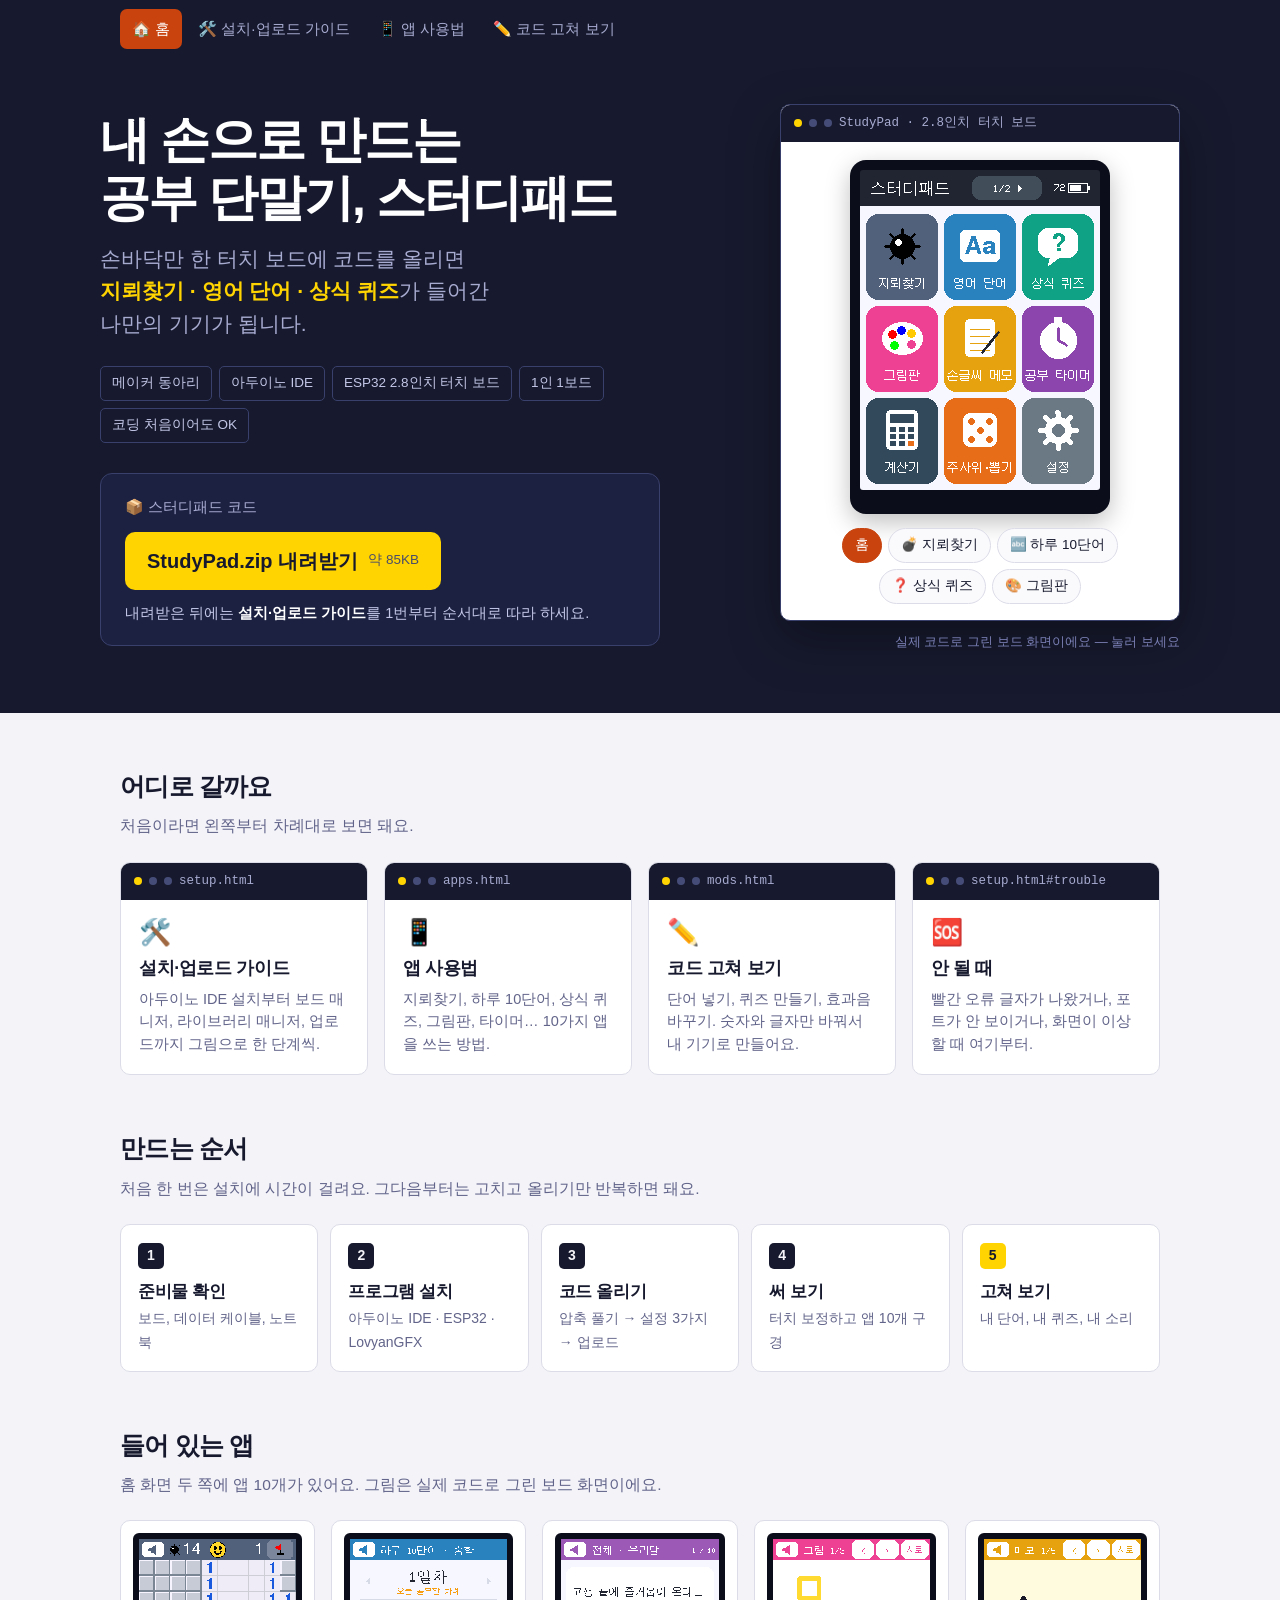
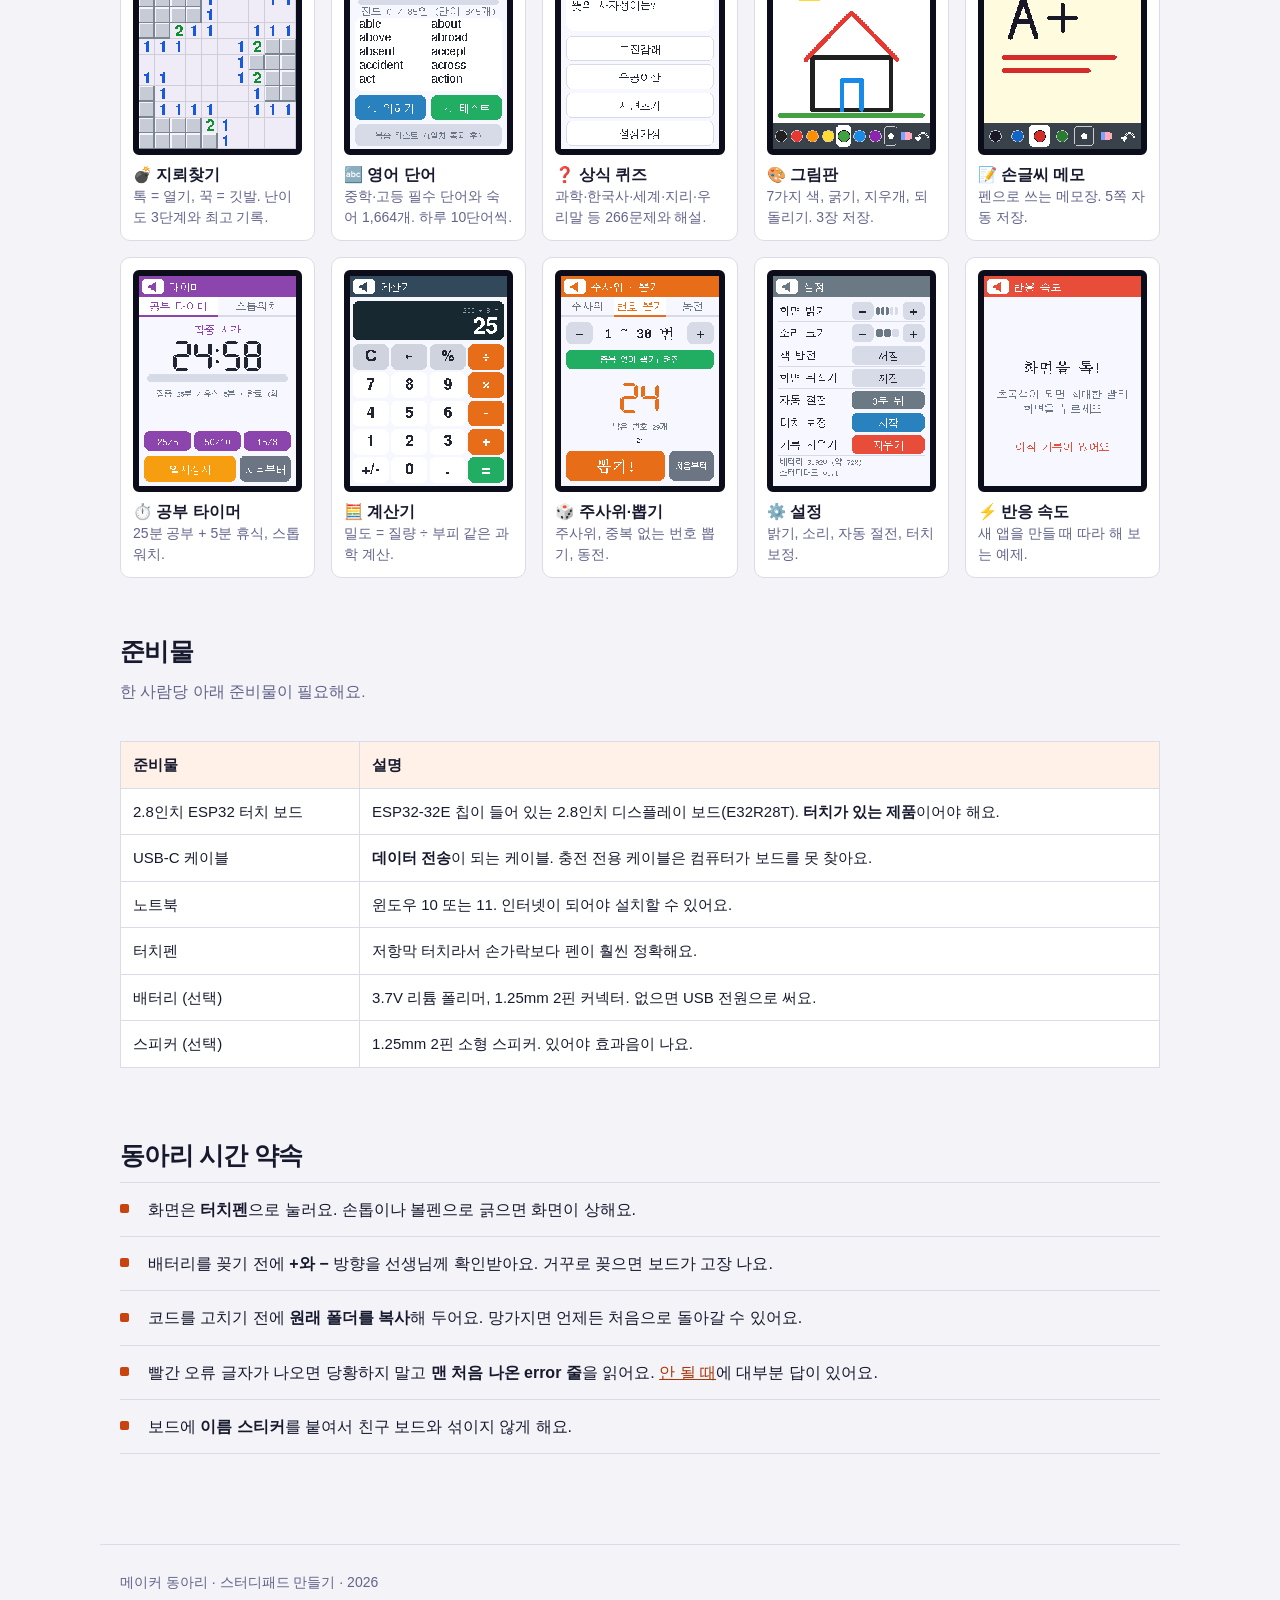
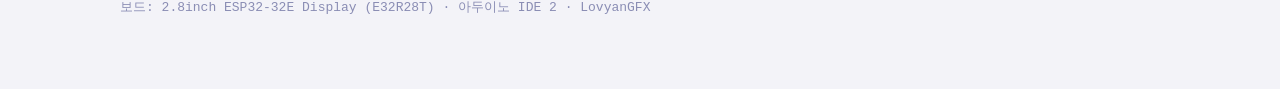
==== index.html @ eddc9c9b "스터디패드 만들기 사이트 첫 배포 홈, 설치·업로드 가이드, 앱 사용법, 코드 고쳐 보기 페이지와 그림 42장, 보드 코드(downloads/StudyPad.zip)를 올립니다. " ====
<!DOCTYPE html>
<html lang="ko">
<head>
<meta charset="utf-8">
<meta name="viewport" content="width=device-width, initial-scale=1.0">
<meta name="theme-color" content="#171A2E">
<title>스터디패드 만들기</title>
<link rel="stylesheet" href="style.css">
</head>
<body>
<nav><div class="in">
  <a class="on" href="index.html">🏠 홈</a>
  <a href="setup.html">🛠️ 설치·업로드 가이드</a>
  <a href="apps.html">📱 앱 사용법</a>
  <a href="mods.html">✏️ 코드 고쳐 보기</a>
</div></nav>

<header class="hero"><div class="in">
  <div>
    <h1>내 손으로 만드는<br>공부 단말기, 스터디패드</h1>
    <p class="say">손바닥만 한 터치 보드에 코드를 올리면<br><b>지뢰찾기 · 영어 단어 · 상식 퀴즈</b>가 들어간<br>나만의 기기가 됩니다.</p>
    <div class="badges">
      <span>메이커 동아리</span><span>아두이노 IDE</span><span>ESP32 2.8인치 터치 보드</span><span>1인 1보드</span><span>코딩 처음이어도 OK</span>
    </div>
    <div class="linkbox">
      <span class="cap">📦 스터디패드 코드</span>
      <a class="dl" href="downloads/StudyPad.zip">StudyPad.zip 내려받기 <small>약 85KB</small></a>
      <span class="how">내려받은 뒤에는 <b>설치·업로드 가이드</b>를 1번부터 순서대로 따라 하세요.</span>
    </div>
  </div>
  <figure style="margin:0">
    <div class="screen">
      <div class="chrome"><i></i><i></i><i></i><span>StudyPad · 2.8인치 터치 보드</span></div>
      <div class="demo">
        <div class="board"><img id="demoImg" src="shots/board_home.png" alt="스터디패드 홈 화면" width="240" height="320"></div>
        <div class="chips" role="group" aria-label="화면 바꿔 보기">
          <button type="button" data-img="board_home.png" aria-pressed="true">홈</button>
          <button type="button" data-img="board_mine_play.png" aria-pressed="false">💣 지뢰찾기</button>
          <button type="button" data-img="board_daily.png" aria-pressed="false">🔤 하루 10단어</button>
          <button type="button" data-img="board_quiz_q.png" aria-pressed="false">❓ 상식 퀴즈</button>
          <button type="button" data-img="board_paint.png" aria-pressed="false">🎨 그림판</button>
        </div>
      </div>
    </div>
    <figcaption>실제 코드로 그린 보드 화면이에요 — 눌러 보세요</figcaption>
  </figure>
</div></header>

<main>
  <section>
    <h2>어디로 갈까요</h2>
    <p class="lede">처음이라면 왼쪽부터 차례대로 보면 돼요.</p>
    <div class="pages">
      <a href="setup.html"><div class="screen"><div class="chrome"><i></i><i></i><i></i><span>setup.html</span></div>
        <div class="pad"><span class="em">🛠️</span><b>설치·업로드 가이드</b><p>아두이노 IDE 설치부터 보드 매니저, 라이브러리 매니저, 업로드까지 그림으로 한 단계씩.</p></div></div></a>
      <a href="apps.html"><div class="screen"><div class="chrome"><i></i><i></i><i></i><span>apps.html</span></div>
        <div class="pad"><span class="em">📱</span><b>앱 사용법</b><p>지뢰찾기, 하루 10단어, 상식 퀴즈, 그림판, 타이머… 10가지 앱을 쓰는 방법.</p></div></div></a>
      <a href="mods.html"><div class="screen"><div class="chrome"><i></i><i></i><i></i><span>mods.html</span></div>
        <div class="pad"><span class="em">✏️</span><b>코드 고쳐 보기</b><p>단어 넣기, 퀴즈 만들기, 효과음 바꾸기. 숫자와 글자만 바꿔서 내 기기로 만들어요.</p></div></div></a>
      <a href="setup.html#trouble"><div class="screen"><div class="chrome"><i></i><i></i><i></i><span>setup.html#trouble</span></div>
        <div class="pad"><span class="em">🆘</span><b>안 될 때</b><p>빨간 오류 글자가 나왔거나, 포트가 안 보이거나, 화면이 이상할 때 여기부터.</p></div></div></a>
    </div>
  </section>

  <section>
    <h2>만드는 순서</h2>
    <p class="lede">처음 한 번은 설치에 시간이 걸려요. 그다음부터는 고치고 올리기만 반복하면 돼요.</p>
    <div class="flow">
      <a href="setup.html#s1"><span class="sn">1</span><b>준비물 확인</b><span>보드, 데이터 케이블, 노트북</span></a>
      <a href="setup.html#s2"><span class="sn">2</span><b>프로그램 설치</b><span>아두이노 IDE · ESP32 · LovyanGFX</span></a>
      <a href="setup.html#s7"><span class="sn">3</span><b>코드 올리기</b><span>압축 풀기 → 설정 3가지 → 업로드</span></a>
      <a href="apps.html"><span class="sn">4</span><b>써 보기</b><span>터치 보정하고 앱 10개 구경</span></a>
      <a href="mods.html"><span class="sn">5</span><b>고쳐 보기</b><span>내 단어, 내 퀴즈, 내 소리</span></a>
    </div>
  </section>

  <section>
    <h2>들어 있는 앱</h2>
    <p class="lede">홈 화면 두 쪽에 앱 10개가 있어요. 그림은 실제 코드로 그린 보드 화면이에요.</p>
    <div class="gallery">
      <figure><img src="shots/board_mine_play.png" alt="지뢰찾기 게임 화면" loading="lazy"><figcaption><b>💣 지뢰찾기</b>톡 = 열기, 꾹 = 깃발. 난이도 3단계와 최고 기록.</figcaption></figure>
      <figure><img src="shots/board_daily.png" alt="하루 10단어 화면" loading="lazy"><figcaption><b>🔤 영어 단어</b>중학·고등 필수 단어와 숙어 1,664개. 하루 10단어씩.</figcaption></figure>
      <figure><img src="shots/board_quiz_q.png" alt="상식 퀴즈 문제 화면" loading="lazy"><figcaption><b>❓ 상식 퀴즈</b>과학·한국사·세계·지리·우리말 등 266문제와 해설.</figcaption></figure>
      <figure><img src="shots/board_paint.png" alt="그림판 화면" loading="lazy"><figcaption><b>🎨 그림판</b>7가지 색, 굵기, 지우개, 되돌리기. 3장 저장.</figcaption></figure>
      <figure><img src="shots/board_memo.png" alt="손글씨 메모 화면" loading="lazy"><figcaption><b>📝 손글씨 메모</b>펜으로 쓰는 메모장. 5쪽 자동 저장.</figcaption></figure>
      <figure><img src="shots/board_timer.png" alt="공부 타이머 화면" loading="lazy"><figcaption><b>⏱️ 공부 타이머</b>25분 공부 + 5분 휴식, 스톱워치.</figcaption></figure>
      <figure><img src="shots/board_calc.png" alt="계산기 화면" loading="lazy"><figcaption><b>🧮 계산기</b>밀도 = 질량 ÷ 부피 같은 과학 계산.</figcaption></figure>
      <figure><img src="shots/board_pick.png" alt="번호 뽑기 화면" loading="lazy"><figcaption><b>🎲 주사위·뽑기</b>주사위, 중복 없는 번호 뽑기, 동전.</figcaption></figure>
      <figure><img src="shots/board_settings.png" alt="설정 화면" loading="lazy"><figcaption><b>⚙️ 설정</b>밝기, 소리, 자동 절전, 터치 보정.</figcaption></figure>
      <figure><img src="shots/board_react.png" alt="반응 속도 게임 화면" loading="lazy"><figcaption><b>⚡ 반응 속도</b>새 앱을 만들 때 따라 해 보는 예제.</figcaption></figure>
    </div>
  </section>

  <section>
    <h2>준비물</h2>
    <p class="lede">한 사람당 아래 준비물이 필요해요.</p>
    <div class="tbl"><table>
      <thead><tr><th>준비물</th><th>설명</th></tr></thead>
      <tbody>
        <tr><td>2.8인치 ESP32 터치 보드</td><td>ESP32-32E 칩이 들어 있는 2.8인치 디스플레이 보드(E32R28T). <b>터치가 있는 제품</b>이어야 해요.</td></tr>
        <tr><td>USB-C 케이블</td><td><b>데이터 전송</b>이 되는 케이블. 충전 전용 케이블은 컴퓨터가 보드를 못 찾아요.</td></tr>
        <tr><td>노트북</td><td>윈도우 10 또는 11. 인터넷이 되어야 설치할 수 있어요.</td></tr>
        <tr><td>터치펜</td><td>저항막 터치라서 손가락보다 펜이 훨씬 정확해요.</td></tr>
        <tr><td>배터리 (선택)</td><td>3.7V 리튬 폴리머, 1.25mm 2핀 커넥터. 없으면 USB 전원으로 써요.</td></tr>
        <tr><td>스피커 (선택)</td><td>1.25mm 2핀 소형 스피커. 있어야 효과음이 나요.</td></tr>
      </tbody>
    </table></div>
  </section>

  <section>
    <h2>동아리 시간 약속</h2>
    <ul class="rules">
      <li>화면은 <b>터치펜</b>으로 눌러요. 손톱이나 볼펜으로 긁으면 화면이 상해요.</li>
      <li>배터리를 꽂기 전에 <b>+와 −</b> 방향을 선생님께 확인받아요. 거꾸로 꽂으면 보드가 고장 나요.</li>
      <li>코드를 고치기 전에 <b>원래 폴더를 복사</b>해 두어요. 망가지면 언제든 처음으로 돌아갈 수 있어요.</li>
      <li>빨간 오류 글자가 나오면 당황하지 말고 <b>맨 처음 나온 error 줄</b>을 읽어요. <a href="setup.html#trouble">안 될 때</a>에 대부분 답이 있어요.</li>
      <li>보드에 <b>이름 스티커</b>를 붙여서 친구 보드와 섞이지 않게 해요.</li>
    </ul>
  </section>
</main>

<footer>
  메이커 동아리 · 스터디패드 만들기 · 2026<br>
  <span class="url">보드: 2.8inch ESP32-32E Display (E32R28T) · 아두이노 IDE 2 · LovyanGFX</span>
</footer>

<script>
  (function () {
    var img = document.getElementById('demoImg');
    var btns = document.querySelectorAll('.chips button');
    btns.forEach(function (b) {
      b.addEventListener('click', function () {
        img.src = 'shots/' + b.dataset.img;
        btns.forEach(function (x) { x.setAttribute('aria-pressed', x === b ? 'true' : 'false'); });
      });
    });
  })();
</script>
</body>
</html>
---- style.css ----
/* 스터디패드 만들기 — 메이커 동아리용 사이트
   레이아웃: 어두운 상단 메뉴 + 어두운 첫 화면, 아래는 밝은 종이색 본문 (교탁 도우미 사이트와 같은 계열) */
:root {
  --ink: #171A2E;
  --ink-2: #232846;
  --paper: #F3F3F8;
  --white: #fff;
  --accent: #C8430E;
  --accent-dim: #A8370B;
  --accent-soft: #FFF0E8;
  --spark: #FFD400;
  --line: #DCDCE8;
  --muted: #62648A;
  --dim: #A8ABD0;
  --ok: #1E8A4C;
  --ok-soft: #E8F6EE;
  --warn: #9A5B00;
  --warn-soft: #FFF6E5;
  --bad: #C62828;
  --mono: ui-monospace, Consolas, "D2Coding", Menlo, monospace;
  --body: -apple-system, "Malgun Gothic", "Apple SD Gothic Neo", "Noto Sans KR", sans-serif;
}
* { box-sizing: border-box; }
html { color-scheme: light; }
body { margin: 0; background: var(--paper); color: var(--ink); line-height: 1.7; font-size: 16px; font-family: var(--body); }
a { color: var(--accent-dim); }
img { max-width: 100%; }

/* 상단 메뉴 */
nav { background: var(--ink); position: sticky; top: 0; z-index: 30; }
nav .in { max-width: 1080px; margin: 0 auto; padding: 9px 20px; display: flex; flex-wrap: wrap; gap: 4px; }
nav a { color: var(--dim); text-decoration: none; padding: 7px 12px; border-radius: 7px; font-size: 15px; }
nav a:hover { background: #2B3053; color: #fff; }
nav a.on { background: var(--accent); color: #fff; }

/* 첫 화면 */
.hero { background: var(--ink); color: #fff; padding: 46px 20px 60px; }
.hero .in { max-width: 1080px; margin: 0 auto; display: grid; gap: 40px; grid-template-columns: minmax(0, 1fr) minmax(0, 400px); align-items: center; }
.hero h1 { font-size: clamp(30px, 4.6vw, 50px); line-height: 1.16; margin: 0 0 16px; letter-spacing: -0.04em; font-weight: 700; text-wrap: balance; }
.hero .say { font-size: clamp(17px, 2vw, 21px); color: var(--dim); margin: 0 0 26px; line-height: 1.55; max-width: 24em; }
.hero .say b { color: var(--spark); font-weight: 700; }
.badges { display: flex; flex-wrap: wrap; gap: 7px; }
.badges span { border: 1px solid #39406B; color: #C3C6E6; border-radius: 5px; padding: 5px 11px; font-size: 13.5px; }
.linkbox { margin-top: 30px; padding: 20px 24px; border: 1px solid #39406B; border-radius: 12px; background: #1C2142; max-width: 560px; }
.linkbox .cap { display: block; font-size: 15px; color: var(--dim); margin-bottom: 12px; }
.dl { display: inline-flex; align-items: center; gap: 10px; background: var(--spark); color: var(--ink); text-decoration: none; font-weight: 700; font-size: 20px; padding: 12px 22px; border-radius: 10px; }
.dl:hover { background: #FFE14D; }
.dl small { font-weight: 400; font-size: 13.5px; color: #4A4D6A; }
.linkbox .how { display: block; margin-top: 12px; font-size: 14.5px; color: #C3C6E6; line-height: 1.6; }
.linkbox .how b { color: #fff; }

.screen { border: 1px solid var(--line); border-radius: 10px; background: var(--white); overflow: hidden; }
.screen .chrome { background: var(--ink); color: var(--dim); display: flex; align-items: center; gap: 7px; padding: 8px 13px; font-family: var(--mono); font-size: 12.5px; }
.screen .chrome i { width: 8px; height: 8px; border-radius: 50%; background: #464C78; display: block; flex: 0 0 auto; }
.screen .chrome i:first-child { background: var(--spark); }
.hero .screen { border-color: #39406B; box-shadow: rgba(0, 0, 0, 0.35) 0 18px 50px; }
.demo { padding: 18px 16px 16px; }
.board { background: #0B0D1A; border-radius: 16px; padding: 10px 10px 24px; width: max-content; margin: 0 auto 14px; box-shadow: rgba(0, 0, 0, 0.25) 0 8px 24px; }
.board img { display: block; width: 240px; height: 320px; image-rendering: pixelated; border-radius: 3px; }
.chips { display: flex; flex-wrap: wrap; gap: 6px; justify-content: center; }
.chips button { border: 1px solid var(--line); background: #FAFAFD; border-radius: 999px; padding: 5px 12px; font: inherit; font-size: 13.5px; cursor: pointer; color: var(--ink); }
.chips button[aria-pressed="true"] { background: var(--accent); border-color: var(--accent); color: #fff; }
.hero figcaption { color: #7A7FB4; font-size: 13px; margin-top: 10px; text-align: right; }

/* 본문 */
main { max-width: 1080px; margin: 0 auto; padding: 0 20px 90px; }
main.doc { max-width: 880px; padding-top: 26px; }
section { padding-top: 52px; }
h2 { font-size: 25px; margin: 0 0 6px; letter-spacing: -0.03em; font-weight: 700; text-wrap: balance; }
.lede { color: var(--muted); margin: 0 0 22px; font-size: 15.5px; }

.pages { display: grid; grid-template-columns: repeat(auto-fit, minmax(min(100%, 225px), 1fr)); gap: 16px; }
.pages a { text-decoration: none; color: inherit; display: block; }
.pages .screen { height: 100%; display: flex; flex-direction: column; transition: border-color 0.15s; }
.pages a:hover .screen { border-color: var(--accent); }
.pages a:hover .chrome { background: var(--accent); color: #fff; }
.pages .pad { padding: 17px 18px 19px; flex: 1; }
.pages .em { font-size: 26px; line-height: 1.2; display: block; margin-bottom: 6px; }
.pages b { font-size: 17.5px; display: block; letter-spacing: -0.02em; }
.pages p { margin: 4px 0 0; color: var(--muted); font-size: 14.5px; line-height: 1.55; }

.flow { display: grid; grid-template-columns: repeat(auto-fit, minmax(min(100%, 190px), 1fr)); gap: 12px; }
.flow a { text-decoration: none; color: inherit; background: var(--white); border: 1px solid var(--line); border-radius: 10px; padding: 16px 17px; display: block; }
.flow a:hover { border-color: var(--accent); }
.flow .sn { display: inline-flex; align-items: center; justify-content: center; width: 26px; height: 26px; border-radius: 5px; background: var(--ink); color: var(--paper); font-weight: 700; font-size: 14px; margin-bottom: 8px; font-variant-numeric: tabular-nums; }
.flow a:last-child .sn { background: var(--spark); color: var(--ink); }
.flow b { display: block; font-size: 16.5px; letter-spacing: -0.02em; }
.flow span { color: var(--muted); font-size: 14px; display: block; margin-top: 2px; }

.gallery { display: grid; grid-template-columns: repeat(auto-fill, minmax(min(100%, 190px), 1fr)); gap: 16px; }
.gallery figure { margin: 0; background: var(--white); border: 1px solid var(--line); border-radius: 10px; padding: 12px; }
.gallery img { display: block; width: 100%; max-width: 240px; margin: 0 auto; image-rendering: pixelated; border-radius: 6px; border: 6px solid #0B0D1A; }
.gallery figcaption { margin-top: 8px; font-size: 14px; color: var(--muted); line-height: 1.5; }
.gallery figcaption b { color: var(--ink); display: block; font-size: 15.5px; }

.rules { list-style: none; margin: 0; padding: 0; border-top: 1px solid var(--line); }
.rules li { border-bottom: 1px solid var(--line); padding: 13px 0 13px 28px; position: relative; font-size: 16px; }
.rules li::before { content: ""; position: absolute; left: 0; top: 1.32em; width: 9px; height: 9px; background: var(--accent); border-radius: 2px; }

/* 가이드 문서 */
.doc h1 { font-size: 31px; margin: 10px 0 4px; line-height: 1.3; letter-spacing: -0.03em; }
.doc .lead { color: var(--muted); margin: 0 0 20px; }
.doc h2 { font-size: 23px; margin: 54px 0 12px; padding-bottom: 8px; border-bottom: 2px solid var(--line); display: flex; align-items: center; gap: 10px; scroll-margin-top: 70px; }
.doc h2 .no { background: var(--accent); color: #fff; font-size: 15px; border-radius: 8px; padding: 2px 10px; flex: 0 0 auto; font-variant-numeric: tabular-nums; }
.doc h2 .done { margin-left: auto; font-size: 14px; font-weight: 400; color: var(--muted); display: flex; align-items: center; gap: 6px; cursor: pointer; white-space: nowrap; }
.doc h2 .done input { width: 18px; height: 18px; accent-color: var(--ok); }
.doc h2.ok .no { background: var(--ok); }
.doc h3 { font-size: 17.5px; margin: 26px 0 6px; scroll-margin-top: 70px; }
.jump { display: flex; flex-wrap: wrap; gap: 7px; margin-bottom: 10px; }
.jump a { background: #fff; border: 1px solid var(--line); border-radius: 999px; padding: 6px 13px; text-decoration: none; color: var(--ink); font-size: 14px; }
.jump a:hover { border-color: var(--accent); color: var(--accent-dim); }
.jump a.ok { background: var(--ok-soft); border-color: #9FD3B4; }
.progress { background: var(--white); border: 1px solid var(--line); border-radius: 10px; padding: 12px 16px; margin: 16px 0 6px; display: flex; align-items: center; gap: 14px; font-size: 14.5px; }
.progress .bar { flex: 1; height: 10px; background: var(--line); border-radius: 5px; overflow: hidden; }
.progress .bar i { display: block; height: 100%; width: 0; background: var(--ok); transition: width .3s; }
.progress b { font-variant-numeric: tabular-nums; }

ol.do { padding-left: 0; list-style: none; counter-reset: d; margin: 12px 0; }
ol.do > li { counter-increment: d; position: relative; padding: 8px 0 8px 40px; border-bottom: 1px dashed var(--line); }
ol.do > li:last-child { border-bottom: 0; }
ol.do > li::before { content: counter(d); position: absolute; left: 0; top: 9px; width: 26px; height: 26px; border-radius: 50%; background: #E5322D; color: #fff; font-weight: 700; font-size: 14px; display: flex; align-items: center; justify-content: center; }
.key { display: inline-block; border: 1px solid #B9BCD0; border-bottom-width: 3px; border-radius: 6px; padding: 0 7px; font-size: 14px; background: #fff; font-family: var(--body); line-height: 1.6; }
.ui { background: #E7F3F3; color: #005C5F; border-radius: 5px; padding: 1px 7px; font-weight: 700; white-space: nowrap; }

figure.shot { margin: 14px 0 18px; background: var(--white); border: 1px solid var(--line); border-radius: 12px; padding: 10px; }
figure.shot img { display: block; width: 100%; border-radius: 6px; }
figure.shot figcaption { font-size: 14px; color: var(--muted); padding: 8px 4px 0; line-height: 1.55; }
figure.shot.small { max-width: 420px; }
figure.shot.board { max-width: 300px; }
figure.shot.board img { image-rendering: pixelated; border: 8px solid #0B0D1A; border-radius: 10px; }
.duo { display: grid; grid-template-columns: repeat(auto-fit, minmax(min(100%, 240px), 1fr)); gap: 14px; align-items: start; }
.duo figure.shot { margin: 0; }

.note, .warn, .good { border-radius: 12px; padding: 14px 17px; margin: 18px 0; }
.note { background: #EEF0FB; border: 1px solid #CDD2F2; border-left: 5px solid #4B57B8; }
.note b { color: #2E3990; }
.warn { background: var(--warn-soft); border: 1px solid #F0C391; border-left: 5px solid var(--warn); color: #5F4110; }
.warn b { color: var(--warn); }
.good { background: var(--ok-soft); border: 1px solid #A9DBBF; border-left: 5px solid var(--ok); color: #164B2D; }
.good b { color: var(--ok); }
.note p, .warn p, .good p { margin: 0 0 6px; }
.note p:last-child, .warn p:last-child, .good p:last-child { margin: 0; }
.warn ul, .note ul, .good ul { margin: 6px 0 0; padding-left: 22px; }

table { width: 100%; border-collapse: collapse; margin: 14px 0; background: #fff; font-size: 15px; }
th, td { border: 1px solid var(--line); padding: 10px 12px; text-align: left; vertical-align: top; }
th { background: var(--accent-soft); white-space: nowrap; }
td .ui { white-space: normal; }
.tbl { overflow-x: auto; }

code { background: #EFEDFB; padding: 1px 6px; border-radius: 5px; font-size: 14.5px; font-family: var(--mono); word-break: break-all; }
pre.snip { background: #11142B; color: #DCD9F6; border-radius: 10px; padding: 12px 15px; overflow: auto; font-size: 13.5px; line-height: 1.6; font-family: var(--mono); margin: 10px 0; }
pre.snip .c { color: #8A8DB4; }
pre.snip .s { color: #FFD400; }
pre.snip .add { background: #1E4D33; display: inline-block; width: 100%; }
pre.snip .del { background: #5A1E28; display: inline-block; width: 100%; text-decoration: line-through; color: #E8B4BC; }

.faq { background: #fff; border: 1px solid var(--line); border-radius: 10px; padding: 4px 20px 16px; margin: 14px 0; }
.faq h3 { display: flex; gap: 9px; align-items: baseline; flex-wrap: wrap; }
.faq h3 em { font-style: normal; color: var(--bad); font-size: 13.5px; font-weight: 400; white-space: nowrap; border: 1px solid #F1B7B7; border-radius: 4px; padding: 0 6px; }
.faq dl { margin: 0; display: grid; grid-template-columns: auto 1fr; gap: 4px 14px; font-size: 15.5px; }
.faq dt { color: var(--muted); white-space: nowrap; }
.faq dd { margin: 0; }
.faq dd b { color: var(--accent-dim); }

.app { background: #fff; border: 1px solid var(--line); border-radius: 12px; padding: 18px; margin: 16px 0; display: grid; grid-template-columns: 200px minmax(0, 1fr); gap: 20px; align-items: start; scroll-margin-top: 70px; }
.app .pics { display: flex; flex-direction: column; gap: 10px; }
.app .pics img { width: 100%; image-rendering: pixelated; border: 6px solid #0B0D1A; border-radius: 8px; display: block; }
.app h3 { margin: 0 0 4px; font-size: 20px; letter-spacing: -0.02em; }
.app .one { color: var(--muted); margin: 0 0 10px; }
.app ul { margin: 0; padding-left: 20px; }
.app li { margin: 3px 0; }

footer { max-width: 1080px; margin: 0 auto; padding: 26px 20px 70px; color: var(--muted); font-size: 14px; border-top: 1px solid var(--line); }
footer .url { font-family: var(--mono); font-size: 13px; color: #8A8DB4; }

:focus-visible { outline: 3px solid var(--accent); outline-offset: 2px; }
nav :focus-visible, .hero :focus-visible { outline-color: var(--spark); }
@media (prefers-reduced-motion: reduce) { * { transition: none !important; animation: none !important; } }
@media (max-width: 860px) {
  .hero .in { grid-template-columns: 1fr; gap: 28px; }
  .hero figcaption { text-align: left; }
}
@media (max-width: 600px) {
  main { padding: 0 14px 70px; }
  main.doc { padding-top: 18px; }
  .hero { padding: 32px 14px 42px; }
  nav .in { padding: 8px 14px; }
  .doc h1 { font-size: 25px; }
  .doc h2 { flex-wrap: wrap; }
  .doc h2 .done { margin-left: 0; width: 100%; }
  .app { grid-template-columns: 1fr; }
  .app .pics { flex-direction: row; }
  .app .pics img { width: 50%; }
  .faq dl { grid-template-columns: 1fr; gap: 2px; }
  .faq dt { margin-top: 7px; font-size: 13.5px; }
}
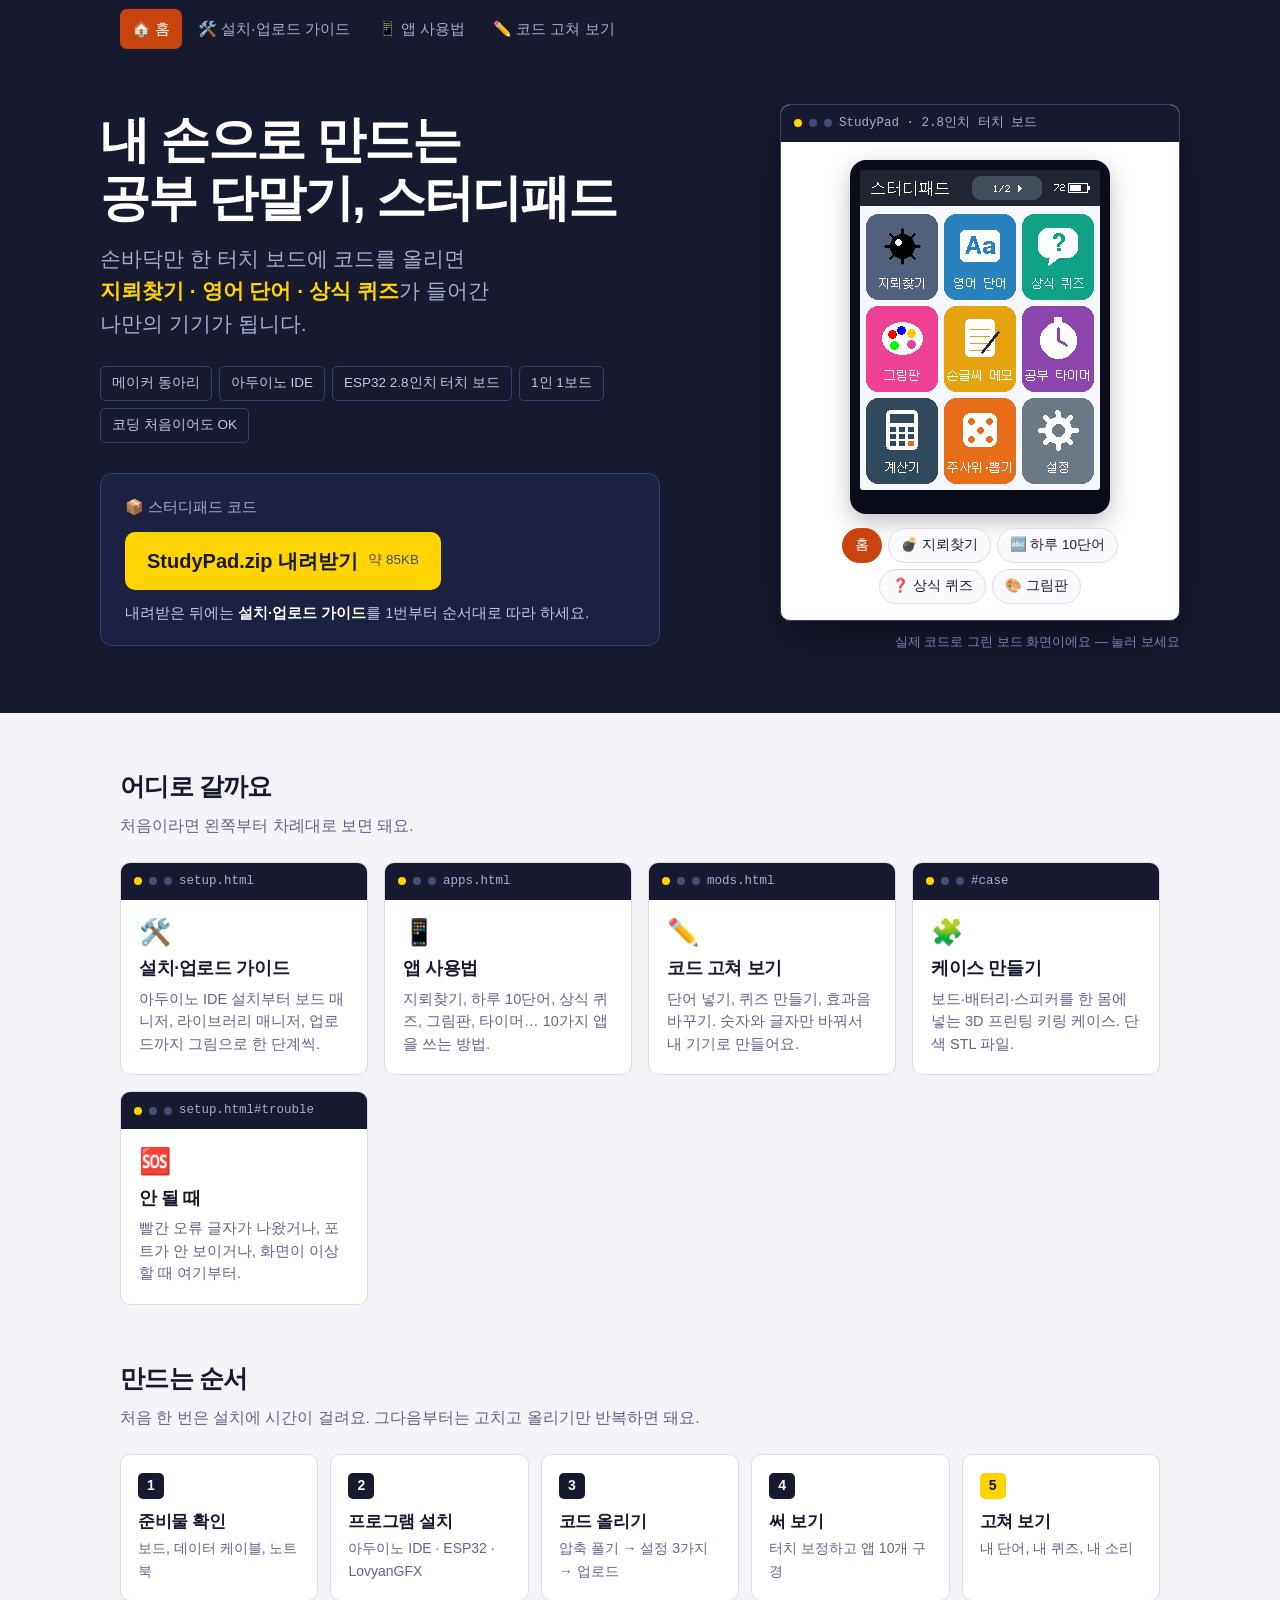
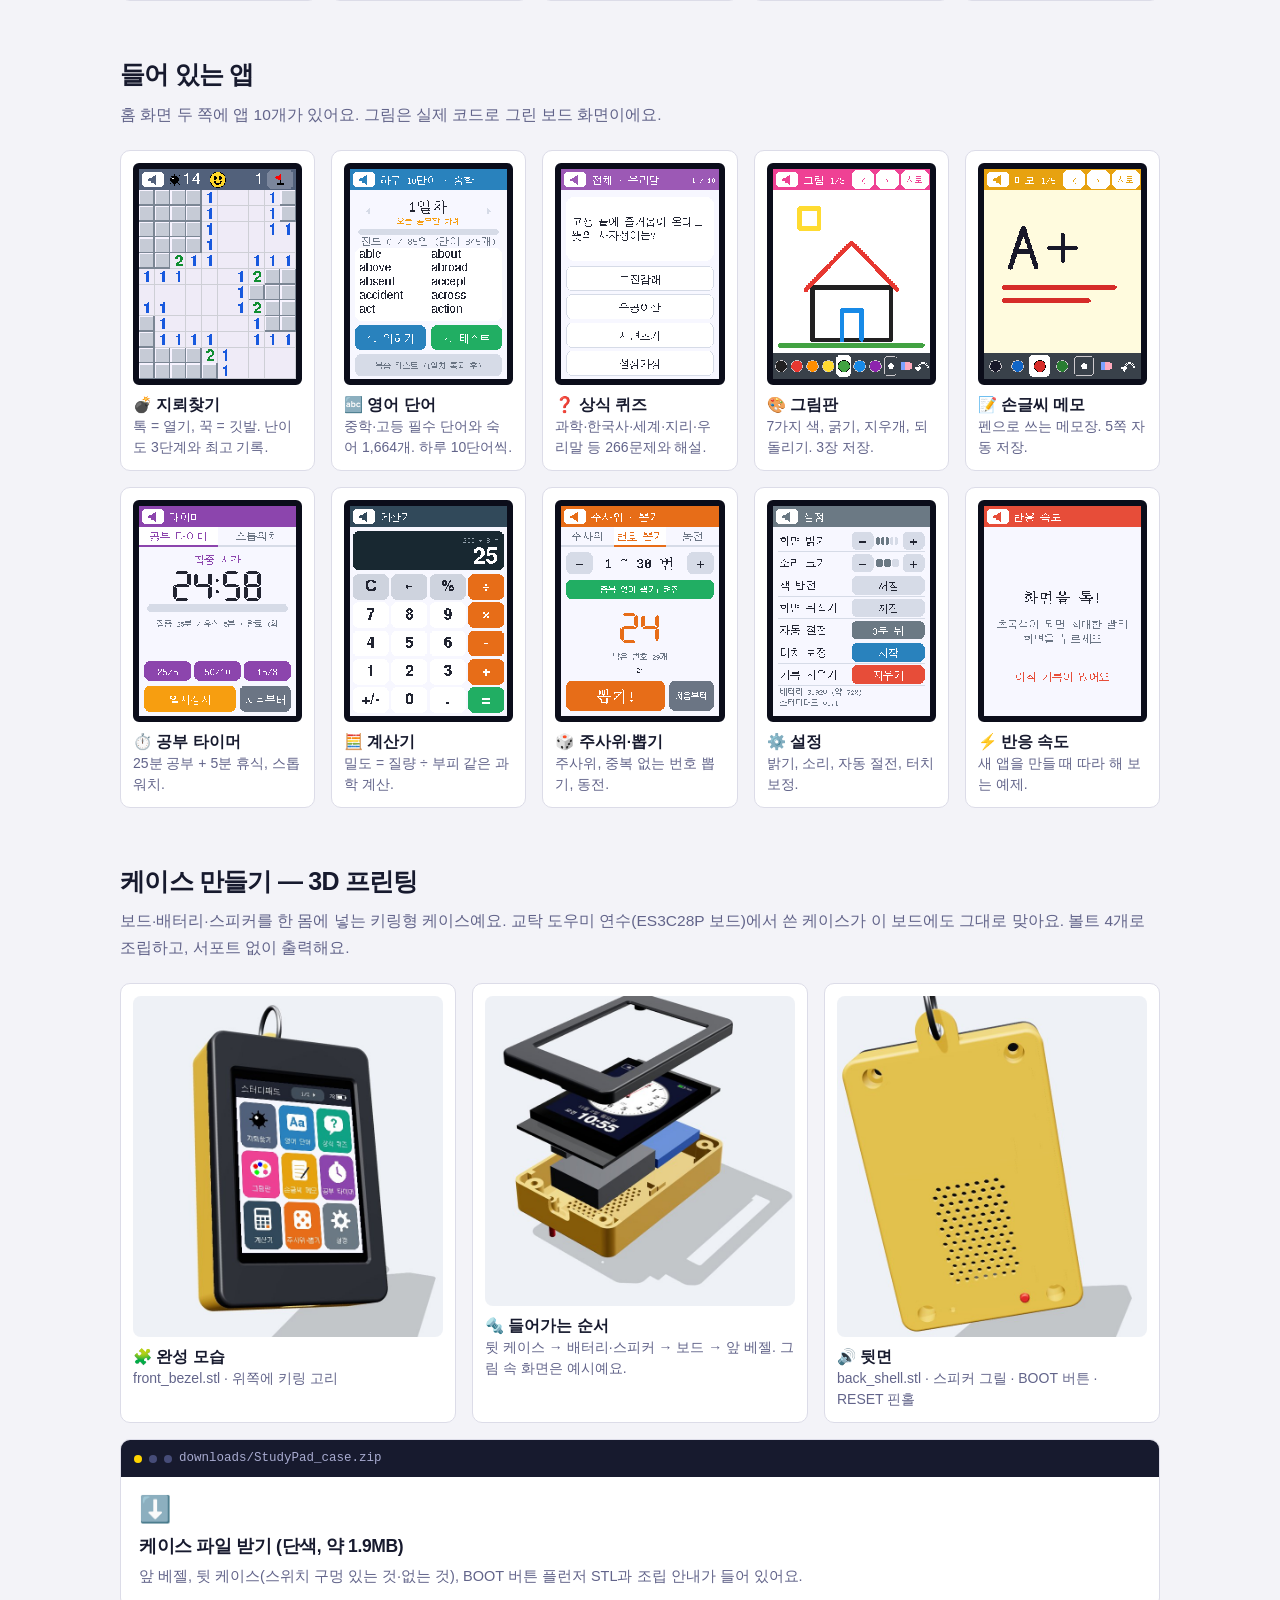
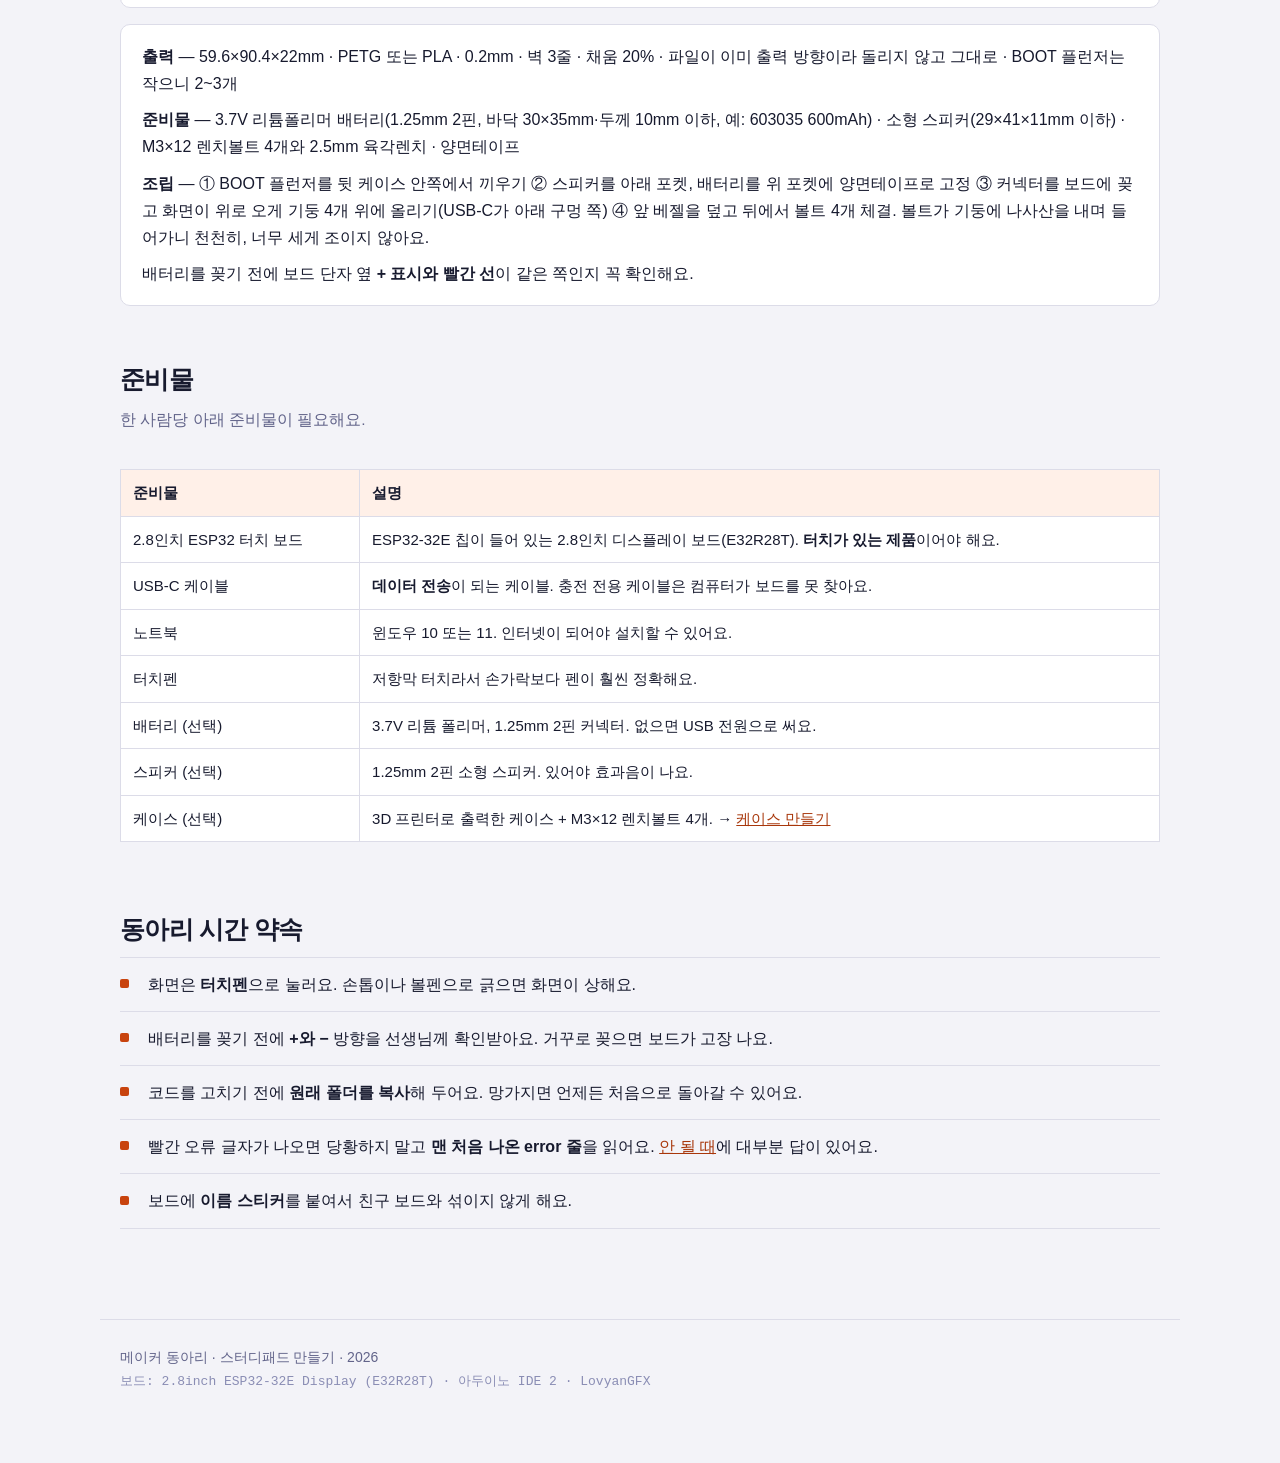
==== commit 19423496: "케이스 만들기(단색 STL) 추가 홈에 케이스 만들기 부분과 준비물 줄을 추가하고, 단색 STL 4개와 조립 안내를 downloads/StudyPad_case.zip으로 올립니다." ====
--- a/index.html
+++ b/index.html
@@ -57,6 +57,8 @@
         <div class="pad"><span class="em">📱</span><b>앱 사용법</b><p>지뢰찾기, 하루 10단어, 상식 퀴즈, 그림판, 타이머… 10가지 앱을 쓰는 방법.</p></div></div></a>
       <a href="mods.html"><div class="screen"><div class="chrome"><i></i><i></i><i></i><span>mods.html</span></div>
         <div class="pad"><span class="em">✏️</span><b>코드 고쳐 보기</b><p>단어 넣기, 퀴즈 만들기, 효과음 바꾸기. 숫자와 글자만 바꿔서 내 기기로 만들어요.</p></div></div></a>
+      <a href="#case"><div class="screen"><div class="chrome"><i></i><i></i><i></i><span>#case</span></div>
+        <div class="pad"><span class="em">🧩</span><b>케이스 만들기</b><p>보드·배터리·스피커를 한 몸에 넣는 3D 프린팅 키링 케이스. 단색 STL 파일.</p></div></div></a>
       <a href="setup.html#trouble"><div class="screen"><div class="chrome"><i></i><i></i><i></i><span>setup.html#trouble</span></div>
         <div class="pad"><span class="em">🆘</span><b>안 될 때</b><p>빨간 오류 글자가 나왔거나, 포트가 안 보이거나, 화면이 이상할 때 여기부터.</p></div></div></a>
     </div>
@@ -91,6 +93,26 @@
     </div>
   </section>
 
+  <section id="case">
+    <h2>케이스 만들기 — 3D 프린팅</h2>
+    <p class="lede">보드·배터리·스피커를 한 몸에 넣는 키링형 케이스예요. 교탁 도우미 연수(ES3C28P 보드)에서 쓴 케이스가 이 보드에도 그대로 맞아요. 볼트 4개로 조립하고, 서포트 없이 출력해요.</p>
+    <div class="gallery photo">
+      <figure><img src="shots/case_front.jpg" alt="케이스에 넣은 스터디패드 앞모습" loading="lazy"><figcaption><b>🧩 완성 모습</b>front_bezel.stl · 위쪽에 키링 고리</figcaption></figure>
+      <figure><img src="shots/case_exploded.jpg" alt="케이스 분해도" loading="lazy"><figcaption><b>🔩 들어가는 순서</b>뒷 케이스 → 배터리·스피커 → 보드 → 앞 베젤. 그림 속 화면은 예시예요.</figcaption></figure>
+      <figure><img src="shots/case_back.jpg" alt="케이스 뒷면" loading="lazy"><figcaption><b>🔊 뒷면</b>back_shell.stl · 스피커 그릴 · BOOT 버튼 · RESET 핀홀</figcaption></figure>
+    </div>
+    <div class="pages" style="margin-top:16px">
+      <a href="downloads/StudyPad_case.zip"><div class="screen"><div class="chrome"><i></i><i></i><i></i><span>downloads/StudyPad_case.zip</span></div>
+        <div class="pad"><span class="em">⬇️</span><b>케이스 파일 받기 (단색, 약 1.9MB)</b><p>앞 베젤, 뒷 케이스(스위치 구멍 있는 것·없는 것), BOOT 버튼 플런저 STL과 조립 안내가 들어 있어요.</p></div></div></a>
+    </div>
+    <div class="after">
+      <p><b>출력</b> — 59.6×90.4×22mm · PETG 또는 PLA · 0.2mm · 벽 3줄 · 채움 20% · 파일이 이미 출력 방향이라 돌리지 않고 그대로 · BOOT 플런저는 작으니 2~3개</p>
+      <p><b>준비물</b> — 3.7V 리튬폴리머 배터리(1.25mm 2핀, 바닥 30×35mm·두께 10mm 이하, 예: 603035 600mAh) · 소형 스피커(29×41×11mm 이하) · M3×12 렌치볼트 4개와 2.5mm 육각렌치 · 양면테이프</p>
+      <p><b>조립</b> — ① BOOT 플런저를 뒷 케이스 안쪽에서 끼우기 ② 스피커를 아래 포켓, 배터리를 위 포켓에 양면테이프로 고정 ③ 커넥터를 보드에 꽂고 화면이 위로 오게 기둥 4개 위에 올리기(USB-C가 아래 구멍 쪽) ④ 앞 베젤을 덮고 뒤에서 볼트 4개 체결. 볼트가 기둥에 나사산을 내며 들어가니 천천히, 너무 세게 조이지 않아요.</p>
+      <p>배터리를 꽂기 전에 보드 단자 옆 <b>+ 표시와 빨간 선</b>이 같은 쪽인지 꼭 확인해요.</p>
+    </div>
+  </section>
+
   <section>
     <h2>준비물</h2>
     <p class="lede">한 사람당 아래 준비물이 필요해요.</p>
@@ -103,6 +125,7 @@
         <tr><td>터치펜</td><td>저항막 터치라서 손가락보다 펜이 훨씬 정확해요.</td></tr>
         <tr><td>배터리 (선택)</td><td>3.7V 리튬 폴리머, 1.25mm 2핀 커넥터. 없으면 USB 전원으로 써요.</td></tr>
         <tr><td>스피커 (선택)</td><td>1.25mm 2핀 소형 스피커. 있어야 효과음이 나요.</td></tr>
+        <tr><td>케이스 (선택)</td><td>3D 프린터로 출력한 케이스 + M3×12 렌치볼트 4개. → <a href="#case">케이스 만들기</a></td></tr>
       </tbody>
     </table></div>
   </section>
--- a/style.css
+++ b/style.css
@@ -90,6 +90,11 @@
 .gallery { display: grid; grid-template-columns: repeat(auto-fill, minmax(min(100%, 190px), 1fr)); gap: 16px; }
 .gallery figure { margin: 0; background: var(--white); border: 1px solid var(--line); border-radius: 10px; padding: 12px; }
 .gallery img { display: block; width: 100%; max-width: 240px; margin: 0 auto; image-rendering: pixelated; border-radius: 6px; border: 6px solid #0B0D1A; }
+.gallery.photo img { image-rendering: auto; border: 0; max-width: 100%; border-radius: 8px; background: #EEF1F6; }
+.gallery.photo { grid-template-columns: repeat(auto-fit, minmax(min(100%, 240px), 1fr)); }
+.after { background: var(--white); border: 1px solid var(--line); border-radius: 10px; padding: 18px 21px; margin-top: 16px; }
+.after p { margin: 0 0 9px; }
+.after p:last-child { margin: 0; }
 .gallery figcaption { margin-top: 8px; font-size: 14px; color: var(--muted); line-height: 1.5; }
 .gallery figcaption b { color: var(--ink); display: block; font-size: 15.5px; }
 
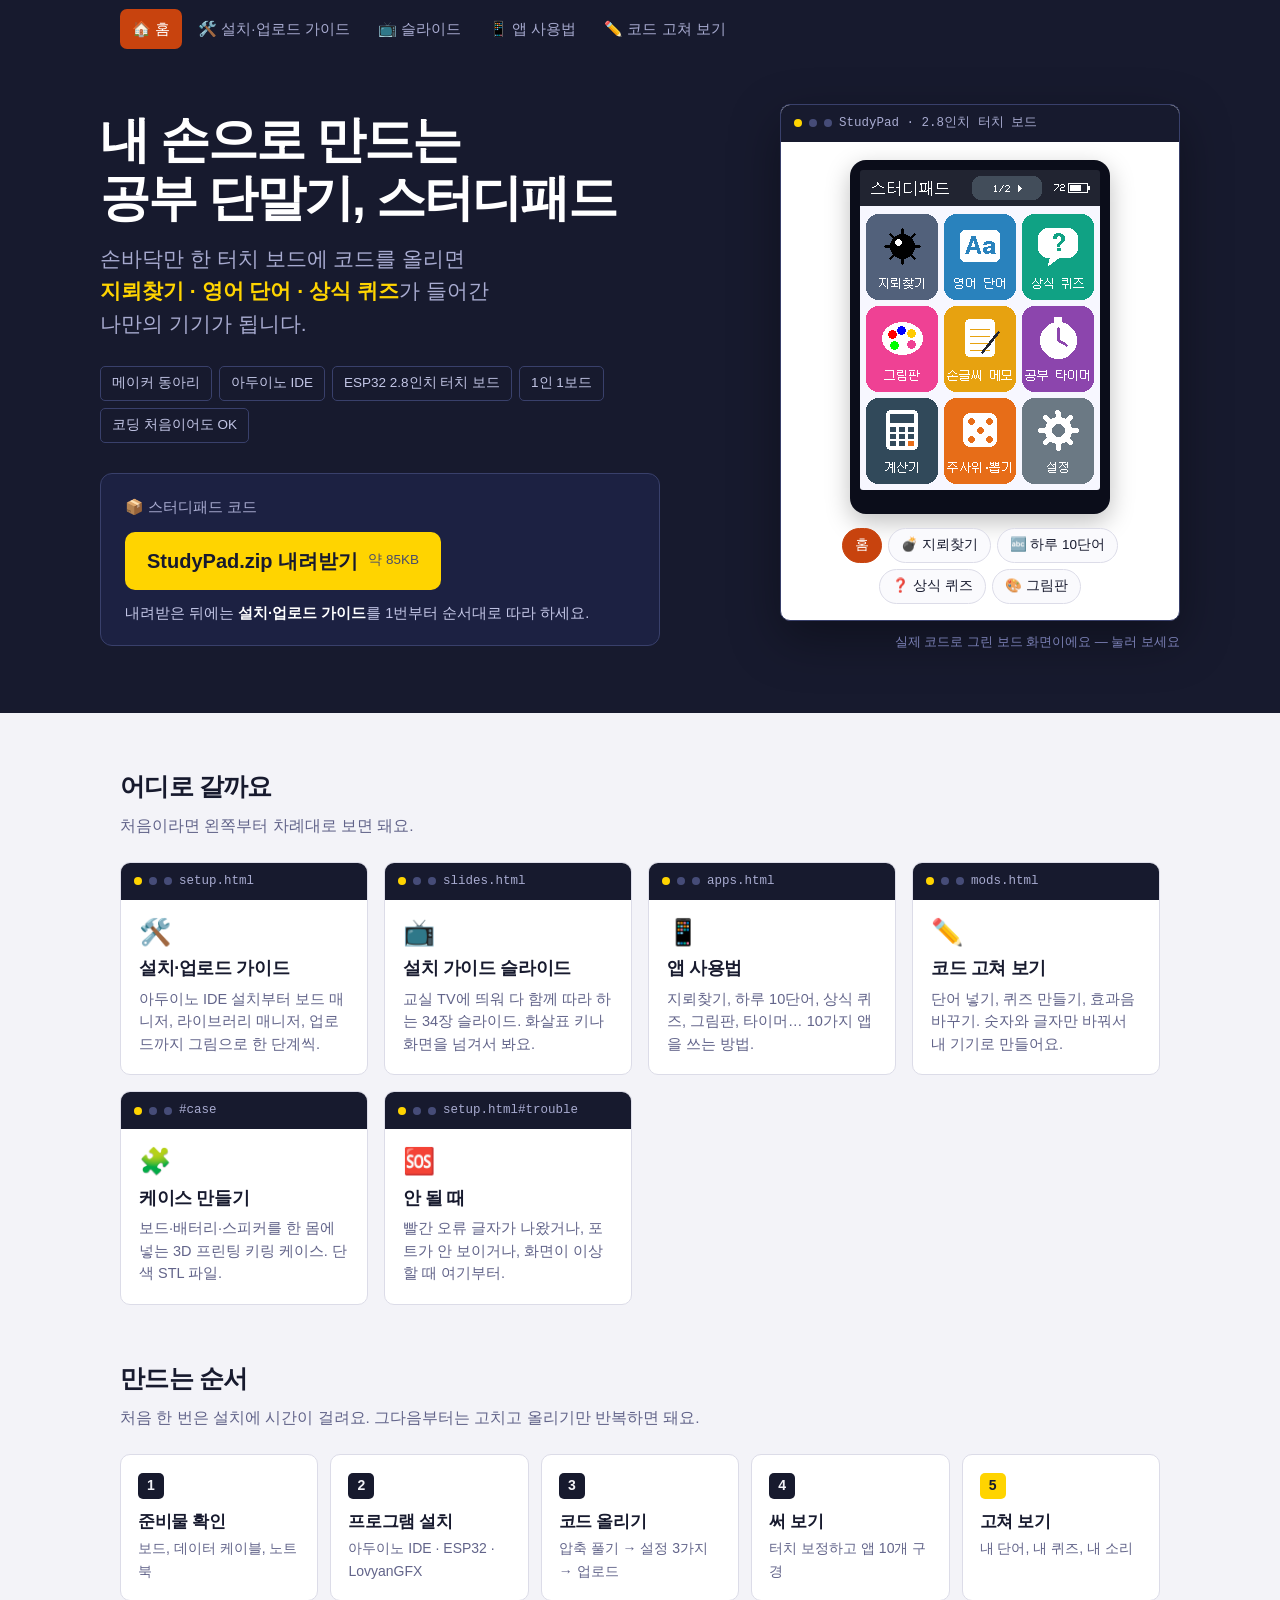
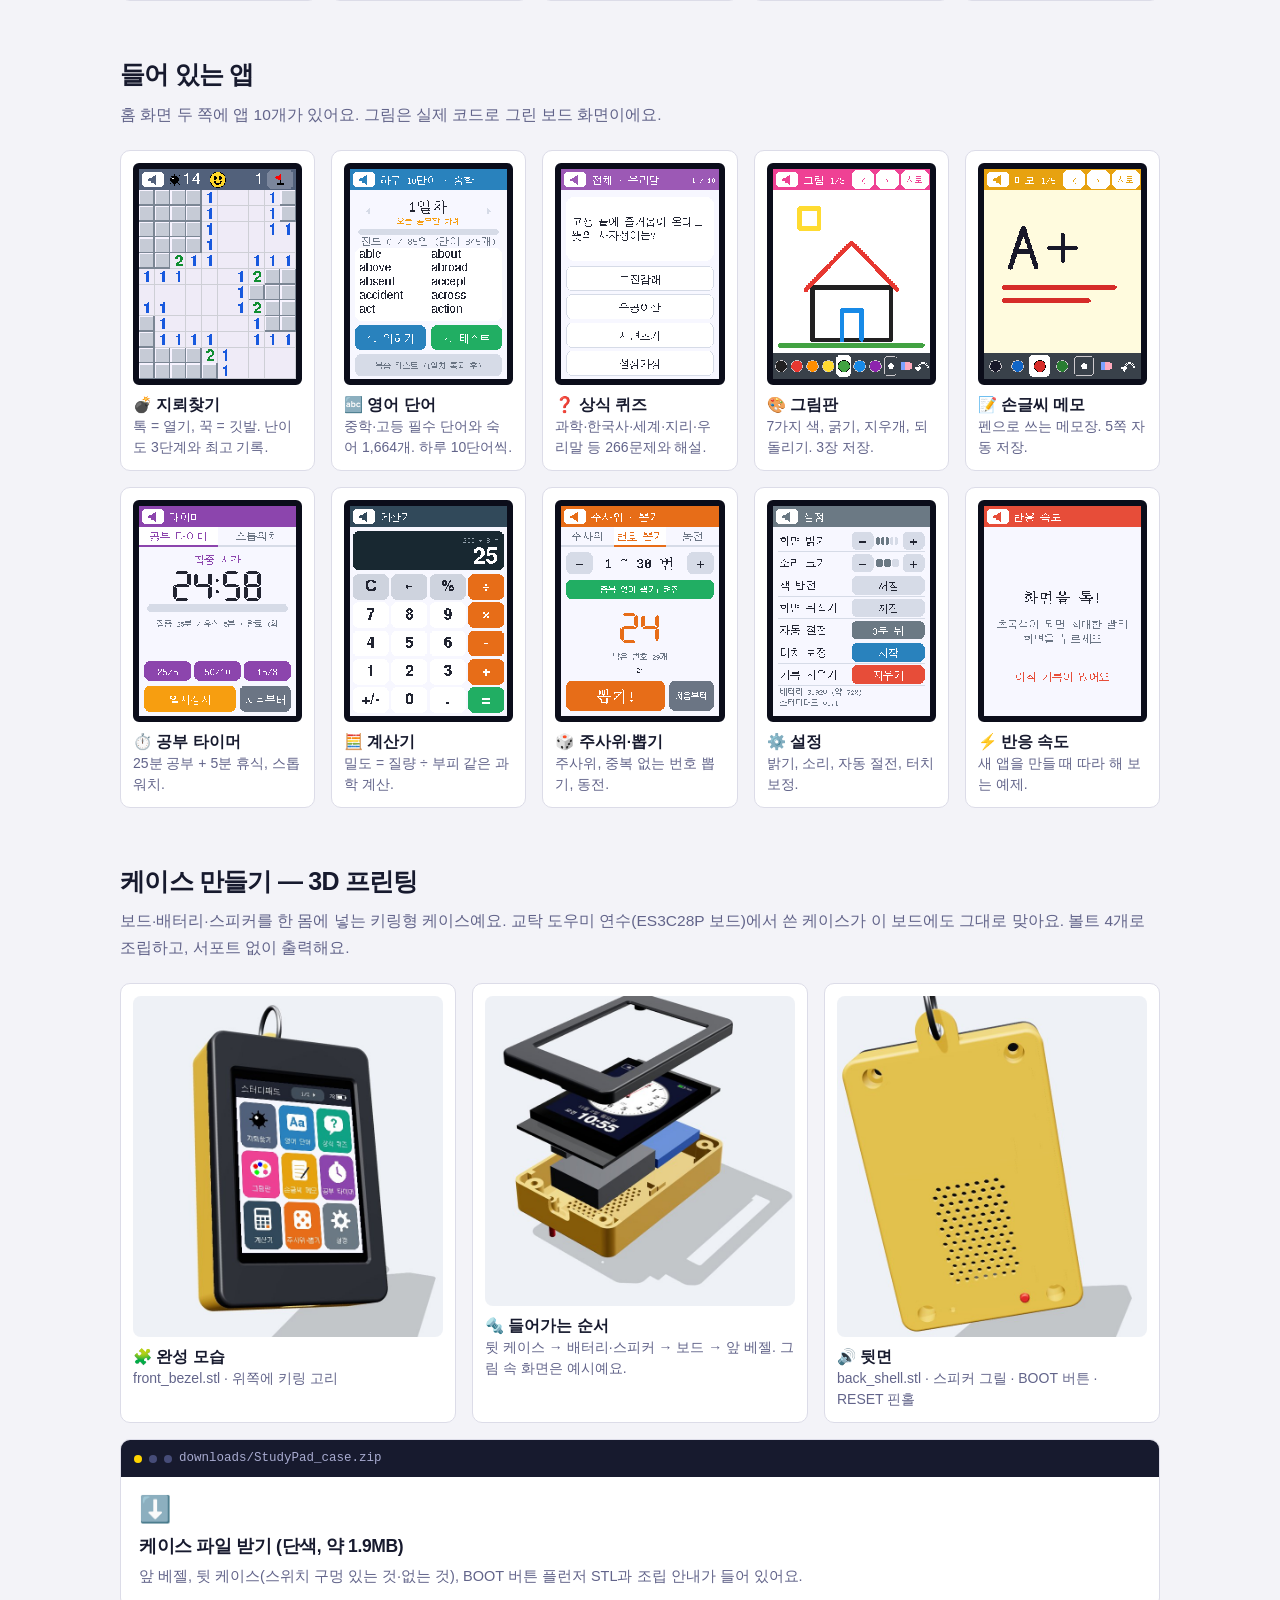
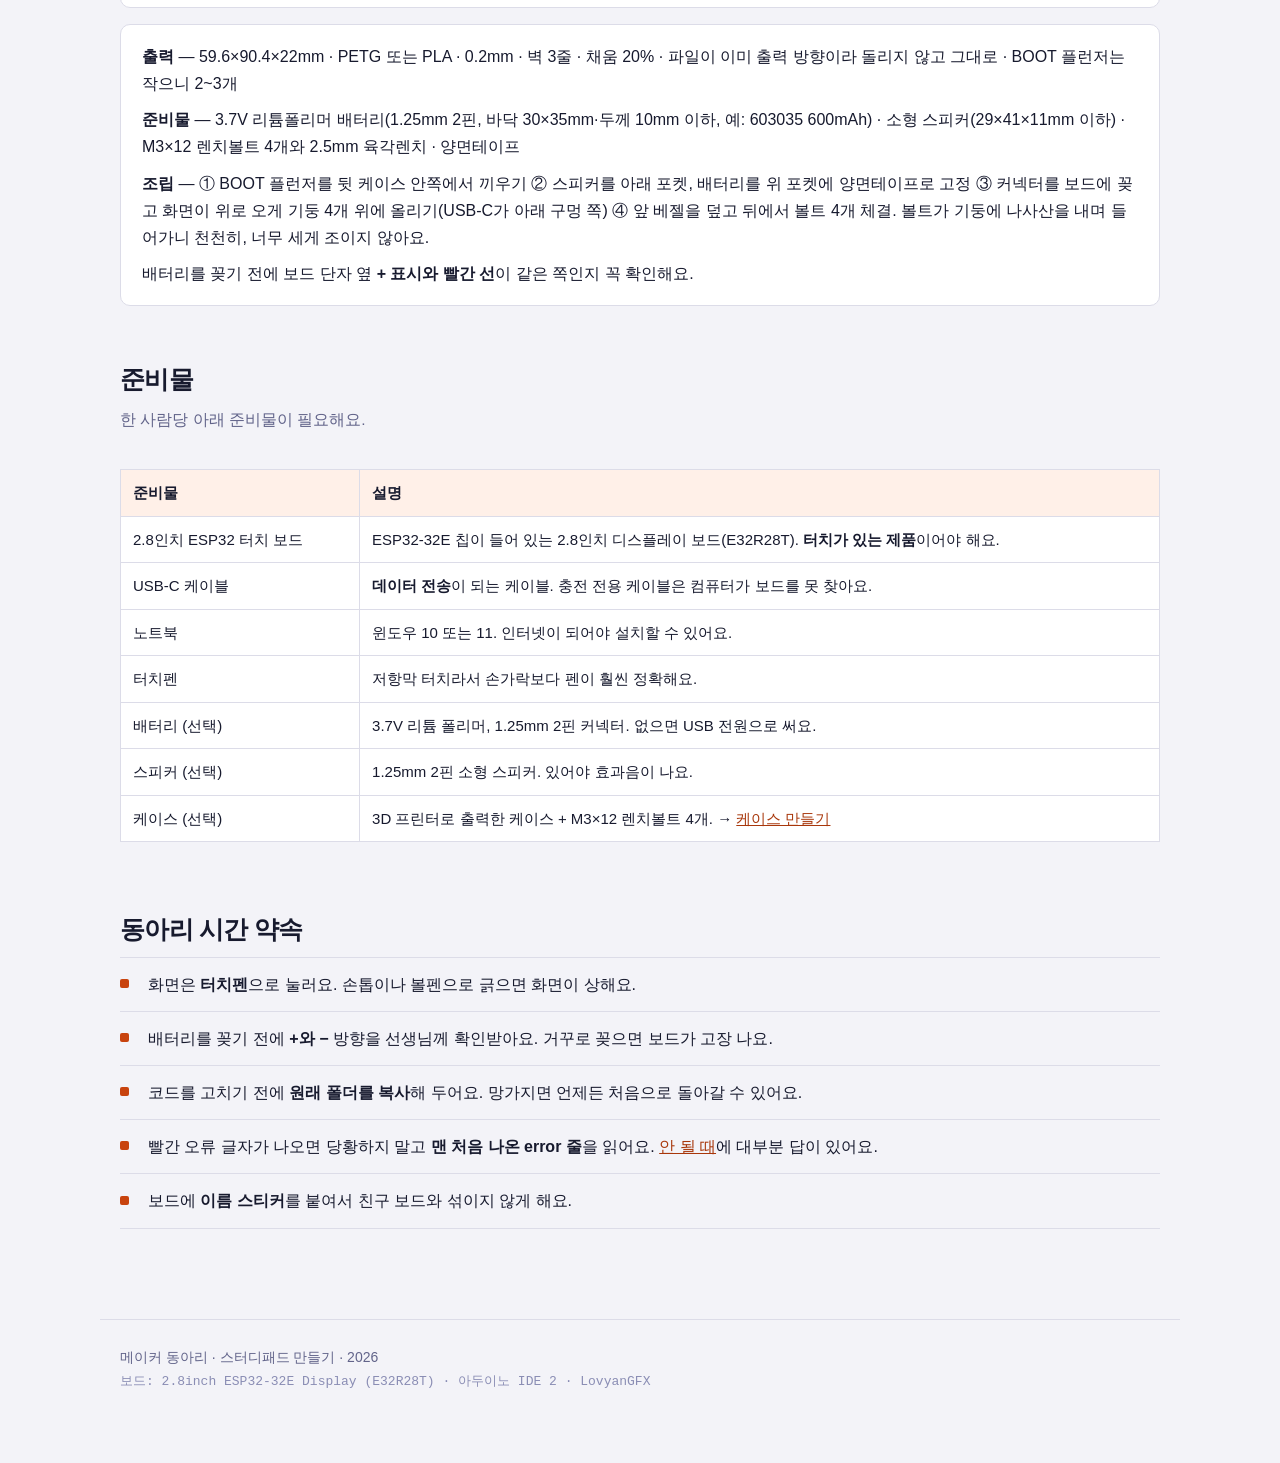
==== commit e1e17173: "설치·업로드 가이드 슬라이드(slides.html) 추가 - 34장: 표지·흐름·낱말, 1~12단계, 안 될 때 오류표 3장, 마무리 - 키보드/스와이프 넘기기, 단계 바로 가기 " ====
--- a/index.html
+++ b/index.html
@@ -11,6 +11,7 @@
 <nav><div class="in">
   <a class="on" href="index.html">🏠 홈</a>
   <a href="setup.html">🛠️ 설치·업로드 가이드</a>
+  <a href="slides.html">📺 슬라이드</a>
   <a href="apps.html">📱 앱 사용법</a>
   <a href="mods.html">✏️ 코드 고쳐 보기</a>
 </div></nav>
@@ -53,6 +54,8 @@
     <div class="pages">
       <a href="setup.html"><div class="screen"><div class="chrome"><i></i><i></i><i></i><span>setup.html</span></div>
         <div class="pad"><span class="em">🛠️</span><b>설치·업로드 가이드</b><p>아두이노 IDE 설치부터 보드 매니저, 라이브러리 매니저, 업로드까지 그림으로 한 단계씩.</p></div></div></a>
+      <a href="slides.html"><div class="screen"><div class="chrome"><i></i><i></i><i></i><span>slides.html</span></div>
+        <div class="pad"><span class="em">📺</span><b>설치 가이드 슬라이드</b><p>교실 TV에 띄워 다 함께 따라 하는 34장 슬라이드. 화살표 키나 화면을 넘겨서 봐요.</p></div></div></a>
       <a href="apps.html"><div class="screen"><div class="chrome"><i></i><i></i><i></i><span>apps.html</span></div>
         <div class="pad"><span class="em">📱</span><b>앱 사용법</b><p>지뢰찾기, 하루 10단어, 상식 퀴즈, 그림판, 타이머… 10가지 앱을 쓰는 방법.</p></div></div></a>
       <a href="mods.html"><div class="screen"><div class="chrome"><i></i><i></i><i></i><span>mods.html</span></div>
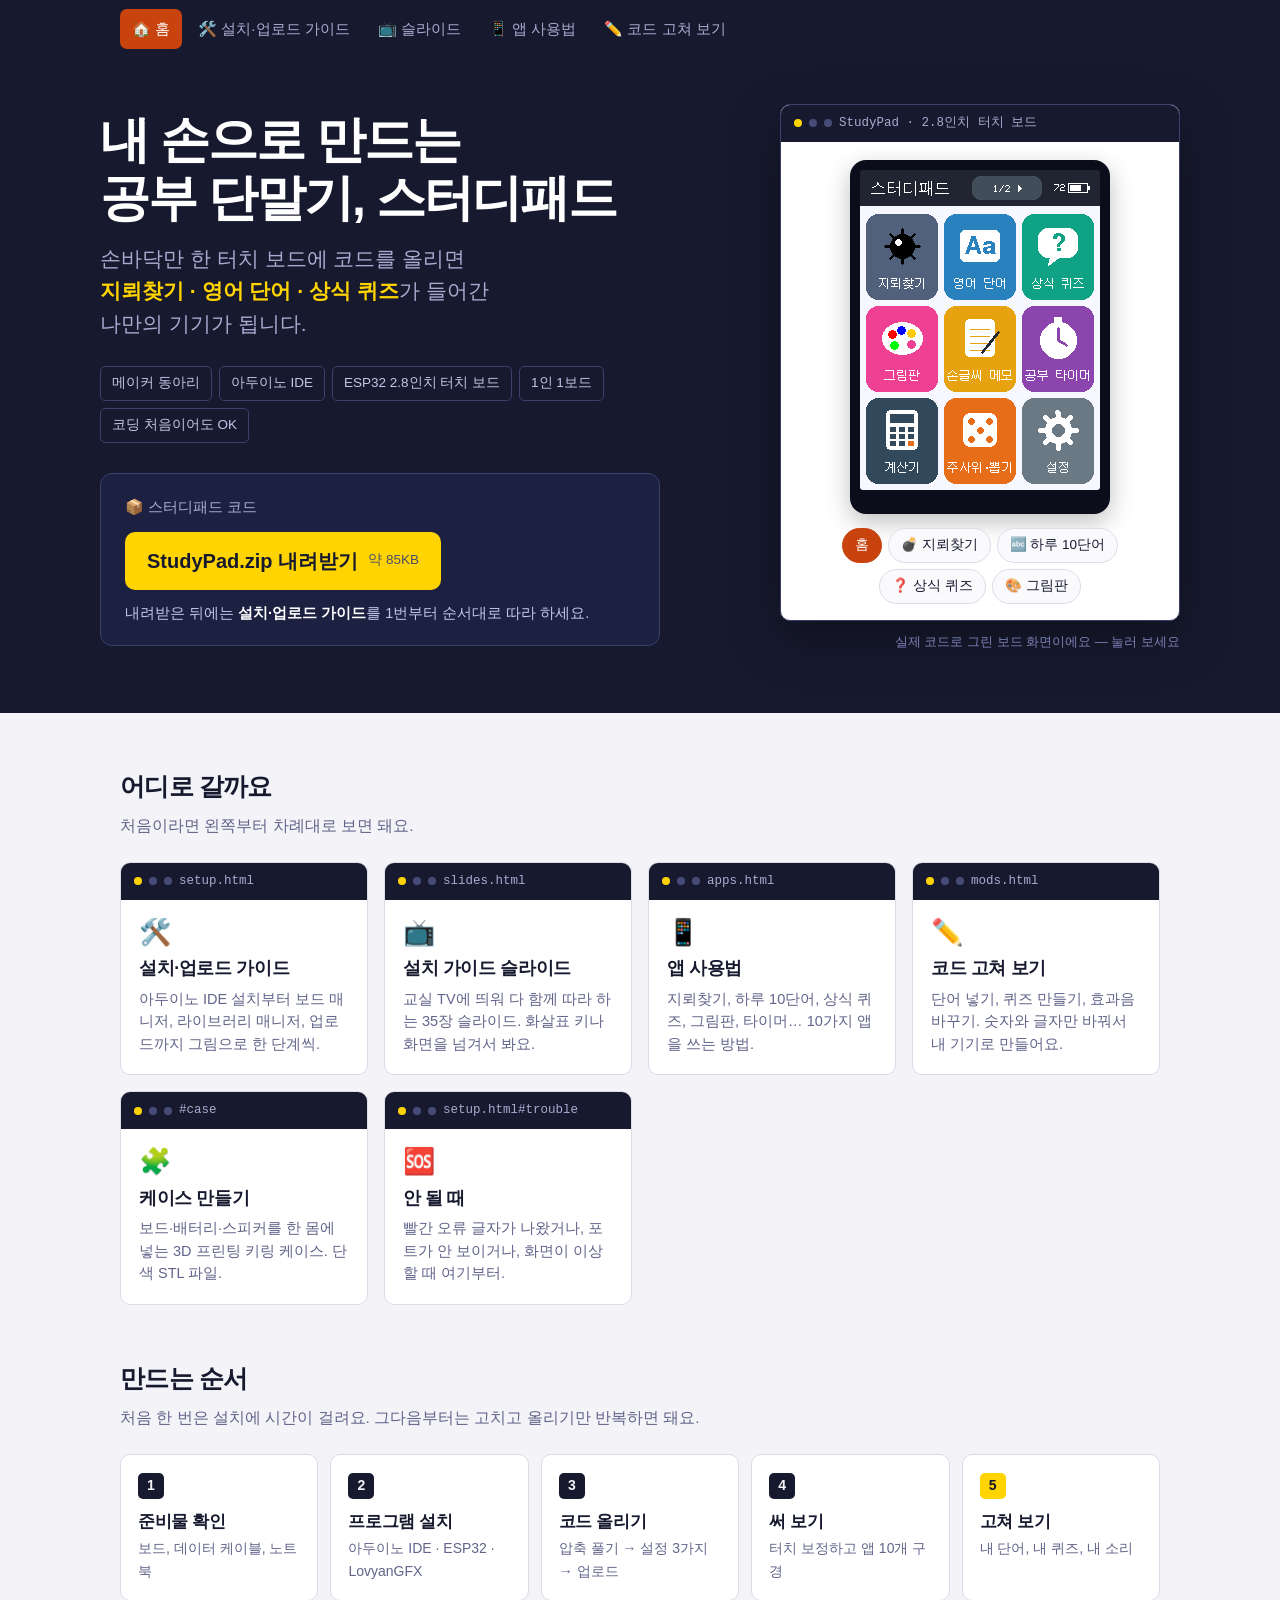
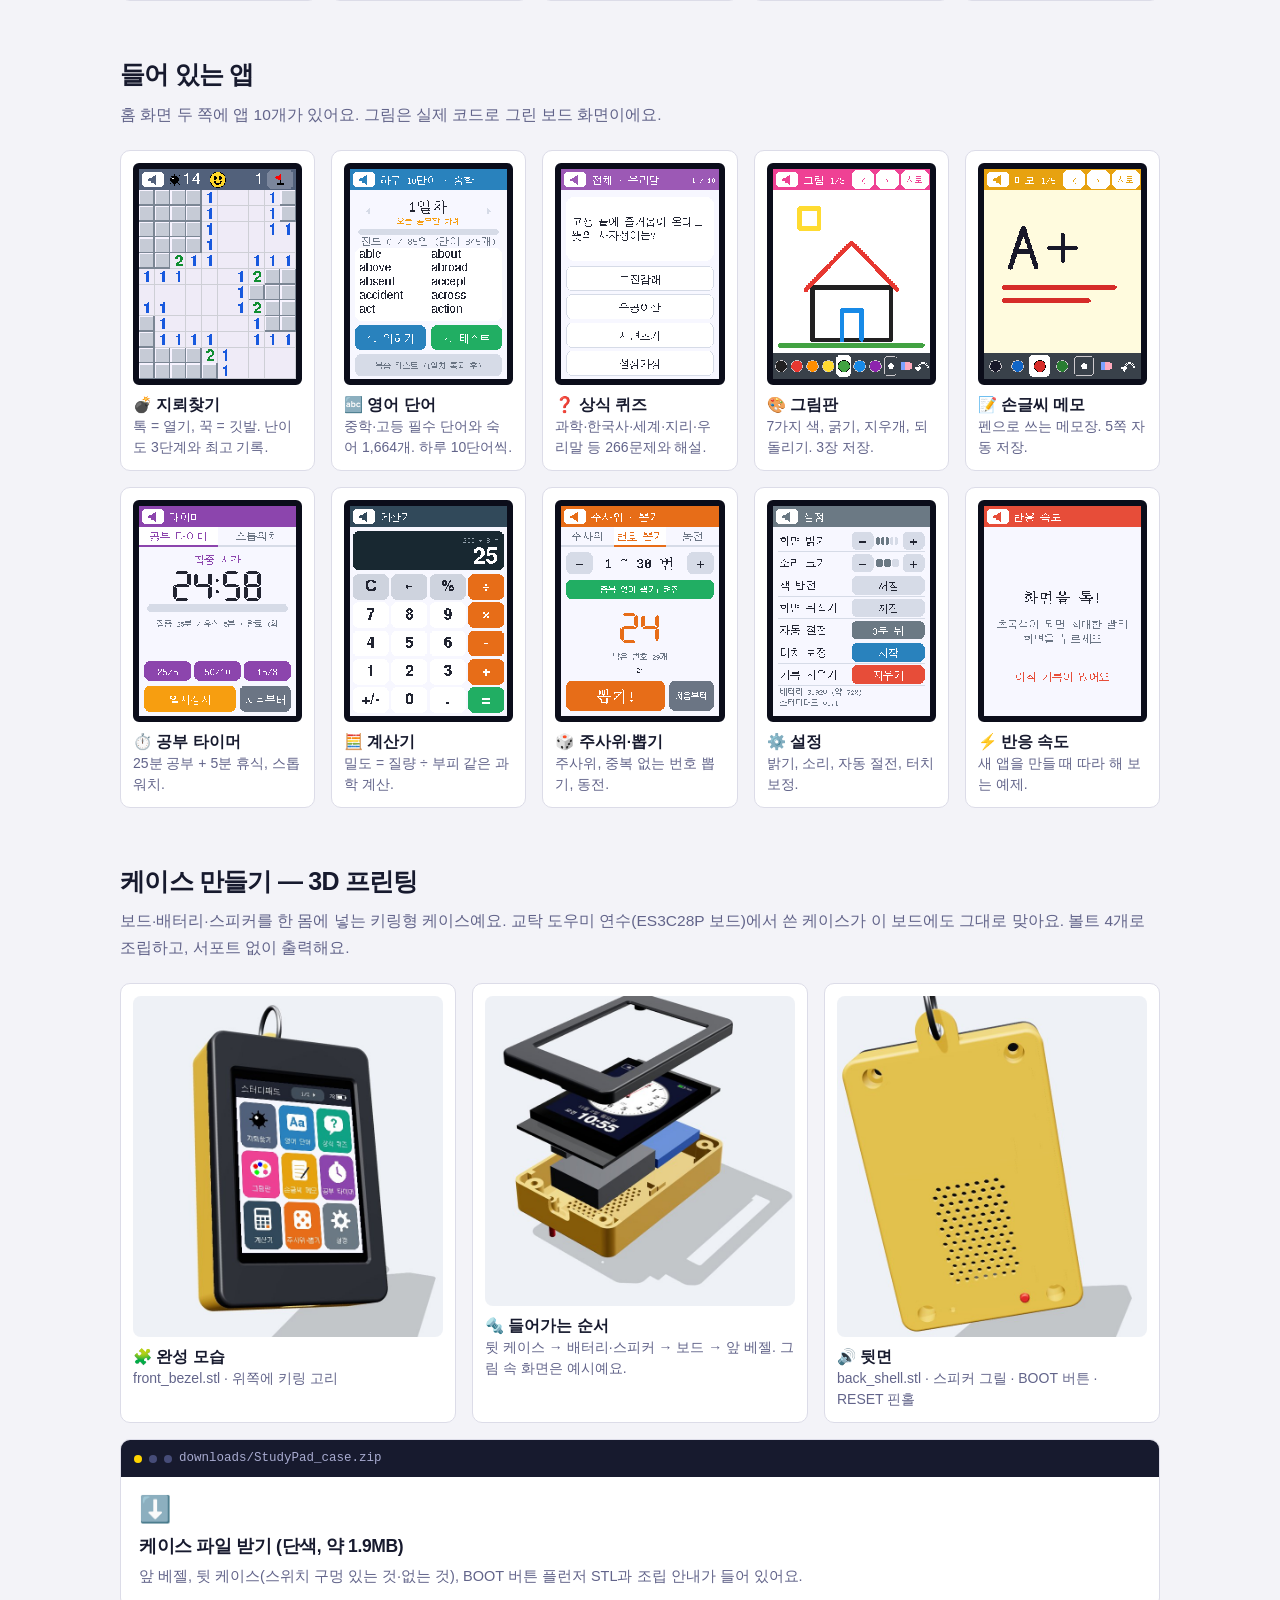
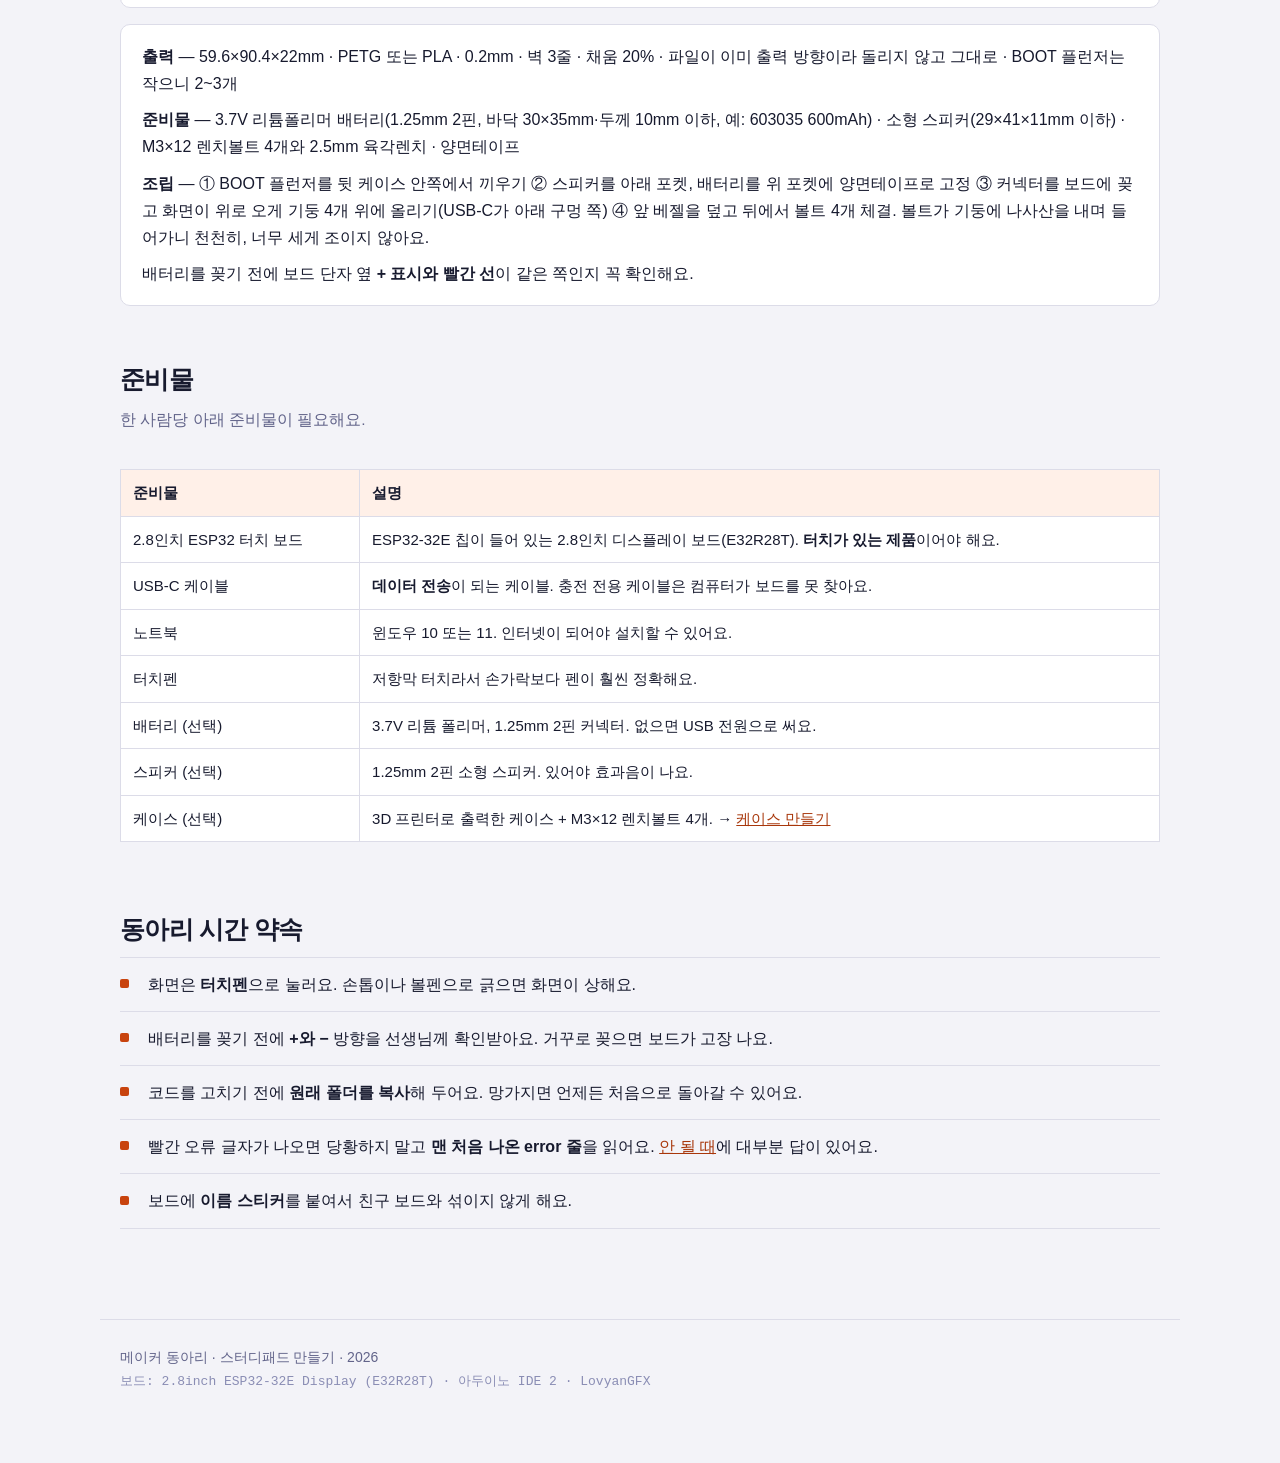
==== commit c8b5b11c: "슬라이드 시인성 개선 - IDE 화면 여덟 군데: 한 줄 8칸 → 4칸씩 2줄, 글자 크기 키움 - 메모·설명·그림 설명·단계 카드·오류표 글자 키우고 회색 글자 진하게 - 그림 " ====
--- a/index.html
+++ b/index.html
@@ -55,7 +55,7 @@
       <a href="setup.html"><div class="screen"><div class="chrome"><i></i><i></i><i></i><span>setup.html</span></div>
         <div class="pad"><span class="em">🛠️</span><b>설치·업로드 가이드</b><p>아두이노 IDE 설치부터 보드 매니저, 라이브러리 매니저, 업로드까지 그림으로 한 단계씩.</p></div></div></a>
       <a href="slides.html"><div class="screen"><div class="chrome"><i></i><i></i><i></i><span>slides.html</span></div>
-        <div class="pad"><span class="em">📺</span><b>설치 가이드 슬라이드</b><p>교실 TV에 띄워 다 함께 따라 하는 34장 슬라이드. 화살표 키나 화면을 넘겨서 봐요.</p></div></div></a>
+        <div class="pad"><span class="em">📺</span><b>설치 가이드 슬라이드</b><p>교실 TV에 띄워 다 함께 따라 하는 35장 슬라이드. 화살표 키나 화면을 넘겨서 봐요.</p></div></div></a>
       <a href="apps.html"><div class="screen"><div class="chrome"><i></i><i></i><i></i><span>apps.html</span></div>
         <div class="pad"><span class="em">📱</span><b>앱 사용법</b><p>지뢰찾기, 하루 10단어, 상식 퀴즈, 그림판, 타이머… 10가지 앱을 쓰는 방법.</p></div></div></a>
       <a href="mods.html"><div class="screen"><div class="chrome"><i></i><i></i><i></i><span>mods.html</span></div>
